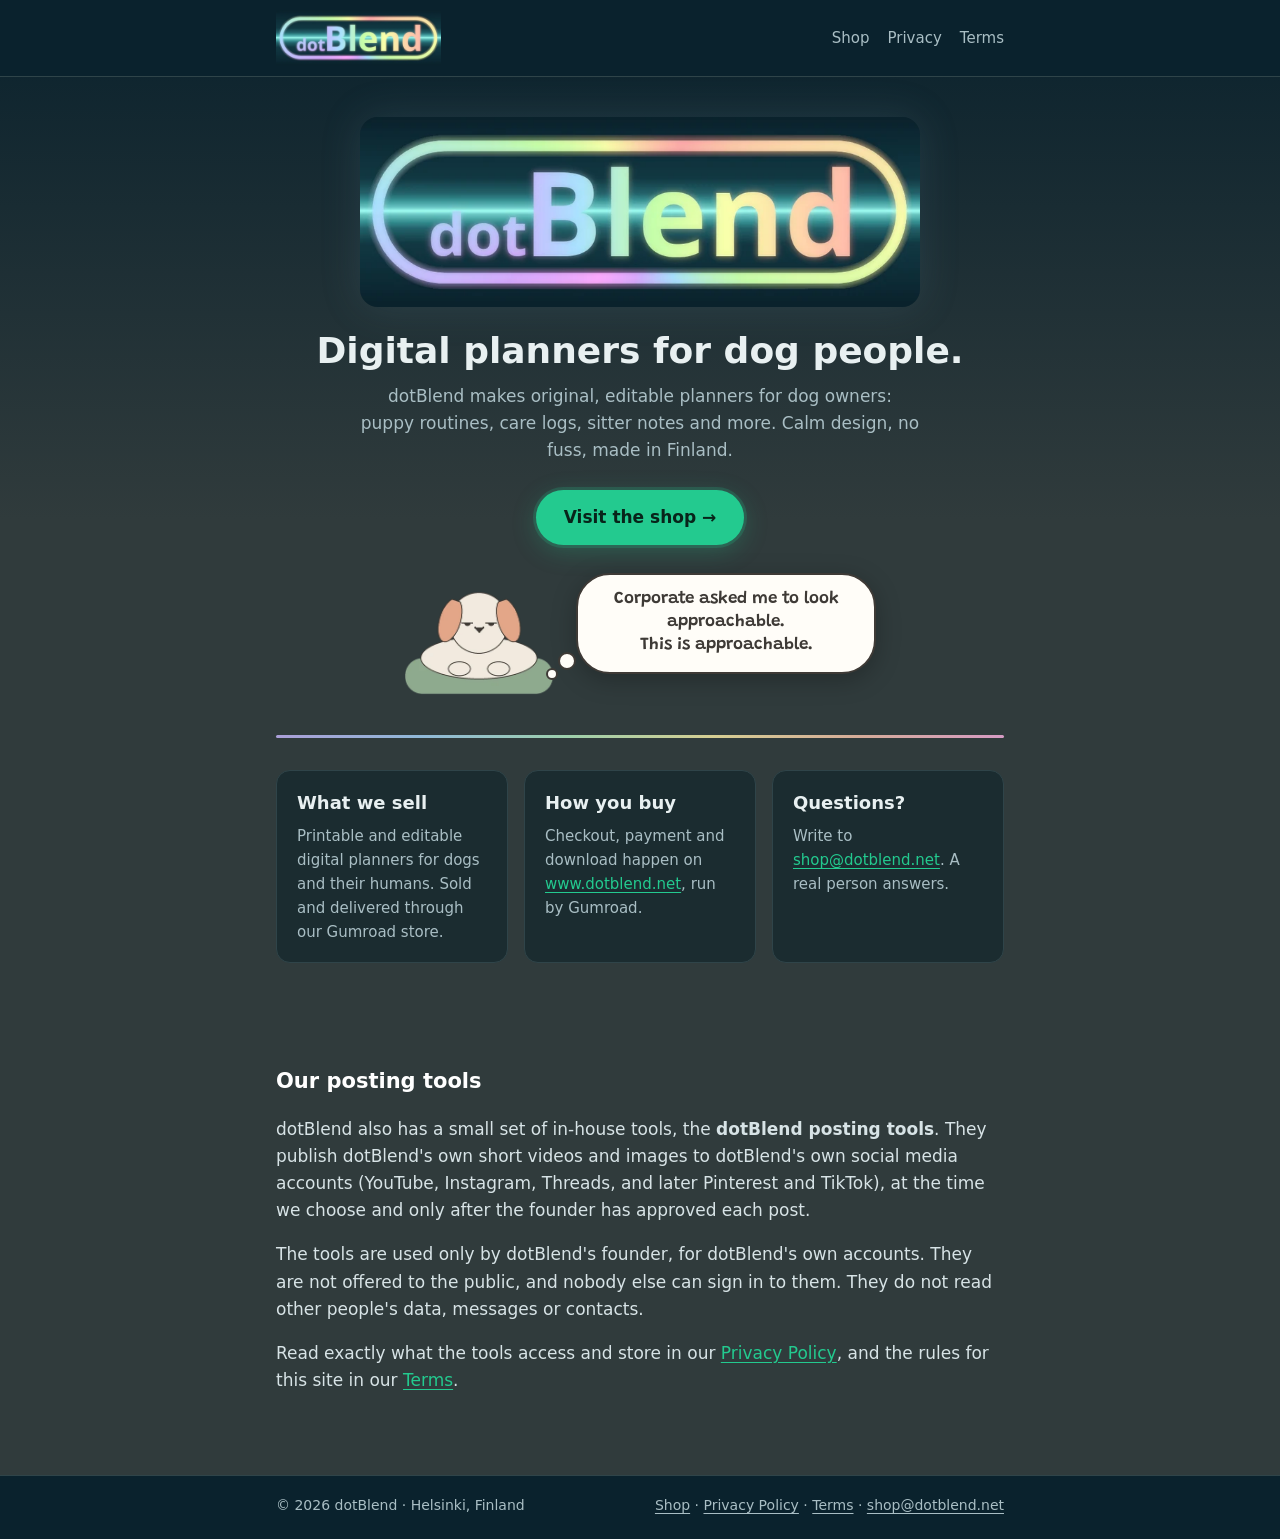
==== index.html @ 4435f67b "dotblend.net: home, privacy, terms with refund policy, Biscuit quips Co-Authored-By: Claude Opus 5.5" ====
<!doctype html>
<html lang="en">
<head>
  <meta charset="utf-8">
  <meta name="viewport" content="width=device-width, initial-scale=1">
  <title>dotBlend: digital dog planners</title>
  <meta name="description" content="dotBlend makes original, editable digital planners for dog owners. Shop on our store at www.dotblend.net.">
  <link rel="canonical" href="https://dotblend.net/">
  <link rel="icon" href="favicon.ico" sizes="any">
  <link rel="apple-touch-icon" href="img/apple-touch-icon.png">
  <meta name="theme-color" content="#0a222d">
  <meta property="og:title" content="dotBlend">
  <meta property="og:description" content="Original, editable digital planners for dog owners.">
  <meta property="og:image" content="https://dotblend.net/img/logo.webp">
  <link rel="stylesheet" href="style.css">
</head>
<body>
  <header class="site-head">
    <div class="wrap">
      <a class="brand" href="index.html" aria-label="dotBlend home"><img src="img/logo.webp" alt="dotBlend" width="165" height="56"></a>
      <nav aria-label="Main">
        <a href="https://www.dotblend.net/">Shop</a>
        <a href="privacy.html">Privacy</a>
        <a href="terms.html">Terms</a>
      </nav>
    </div>
  </header>

  <main class="wrap">
    <section class="hero">
      <img src="img/logo.webp" alt="" width="800" height="272">
      <h1>Digital planners for dog people.</h1>
      <p>dotBlend makes original, editable planners for dog owners: puppy routines, care logs, sitter notes and more. Calm design, no fuss, made in Finland.</p>
      <a class="button" href="https://www.dotblend.net/">Visit the shop →</a>
      <div class="biscuit">
      <img src="img/biscuit-flat.webp" alt="Biscuit, our mascot, looking unimpressed" width="329" height="228">
      <p class="thought">Corporate asked me to look approachable.<br>This is approachable.</p>
    </div>
    </section>

    <hr class="rainbow-rule">

    <section class="cards" aria-label="About dotBlend">
      <div class="card">
        <h2>What we sell</h2>
        <p>Printable and editable digital planners for dogs and their humans. Sold and delivered through our Gumroad store.</p>
      </div>
      <div class="card">
        <h2>How you buy</h2>
        <p>Checkout, payment and download happen on <a href="https://www.dotblend.net/">www.dotblend.net</a>, run by Gumroad.</p>
      </div>
      <div class="card">
        <h2>Questions?</h2>
        <p>Write to <a href="mailto:shop@dotblend.net">shop@dotblend.net</a>. A real person answers.</p>
      </div>
    </section>

    <section class="doc" aria-labelledby="tools">
      <h2 id="tools">Our posting tools</h2>
      <p>dotBlend also has a small set of in-house tools, the <strong>dotBlend posting tools</strong>. They publish dotBlend's own short videos and images to dotBlend's own social media accounts (YouTube, Instagram, Threads, and later Pinterest and TikTok), at the time we choose and only after the founder has approved each post.</p>
      <p>The tools are used only by dotBlend's founder, for dotBlend's own accounts. They are not offered to the public, and nobody else can sign in to them. They do not read other people's data, messages or contacts.</p>
      <p>Read exactly what the tools access and store in our <a href="privacy.html">Privacy Policy</a>, and the rules for this site in our <a href="terms.html">Terms</a>.</p>
    </section>
  </main>

  <footer class="site-foot">
    <div class="wrap">
      <span>© 2026 dotBlend · Helsinki, Finland</span>
      <span><a href="https://www.dotblend.net/">Shop</a> · <a href="privacy.html">Privacy Policy</a> · <a href="terms.html">Terms</a> · <a href="mailto:shop@dotblend.net">shop@dotblend.net</a></span>
    </div>
  </footer>
</body>
</html>
---- style.css ----
/* dotBlend business site. Business identity: dark teal and slate, neon pastel rainbow logo. */
:root {
  --night: #0a222d;      /* matches the logo's background */
  --teal-dark: #303b3c;
  --slate: #505555;
  --teal: #658e9e;
  --teal-2: #648d9d;
  --accent: #23ca8f;
  --text: #e8f0f1;
  --muted: #a9bec4;
  --card: #1b2c30;
  --line: #2f4449;
  --rainbow: linear-gradient(90deg, #c9b8ff, #a8d8ff, #b8f5c8, #fff3a8, #ffc8b0, #ffb3e6);
}

* { box-sizing: border-box; }

html { background: var(--night); }

body {
  margin: 0;
  min-height: 100vh;
  display: flex;
  flex-direction: column;
  background: linear-gradient(180deg, var(--night) 0, var(--teal-dark) 520px, var(--teal-dark) 100%);
  color: var(--text);
  font: 17px/1.6 "Segoe UI", system-ui, -apple-system, Roboto, "Helvetica Neue", Arial, sans-serif;
}

a { color: var(--accent); text-underline-offset: 3px; }
a:hover { color: #5fe0b0; }
a:focus-visible, .button:focus-visible { outline: 2px solid var(--accent); outline-offset: 3px; }

.wrap { width: 100%; max-width: 760px; margin: 0 auto; padding: 0 16px; }

/* header */
.site-head { background: var(--night); border-bottom: 1px solid var(--line); }
.site-head .wrap { display: flex; align-items: center; justify-content: space-between; gap: 16px; padding-top: 10px; padding-bottom: 10px; flex-wrap: wrap; }
.brand img { display: block; height: 56px; width: auto; }
.site-head nav { display: flex; gap: 18px; font-size: 15px; }
.site-head nav a { color: var(--muted); text-decoration: none; }
.site-head nav a:hover, .site-head nav a[aria-current="page"] { color: var(--text); }
.site-head nav a[aria-current="page"] { border-bottom: 2px solid var(--accent); }

/* hero */
.hero { text-align: center; padding: 40px 0 24px; }
.hero > img { width: 100%; max-width: 560px; height: auto; border-radius: 18px; box-shadow: 0 0 40px rgba(101, 142, 158, .18); }
.hero h1 { font-size: clamp(26px, 5vw, 36px); line-height: 1.25; margin: 12px 0 10px; }
.hero p { color: var(--muted); max-width: 560px; margin: 0 auto 26px; }

.button {
  display: inline-block;
  background: var(--accent);
  color: #08241a;
  font-weight: 700;
  padding: 14px 28px;
  border-radius: 999px;
  text-decoration: none;
  box-shadow: 0 0 0 3px rgba(35, 202, 143, .18), 0 6px 24px rgba(35, 202, 143, .25);
}
.button:hover { background: #3ad8a0; color: #08241a; }

/* cards */
.cards { display: grid; grid-template-columns: repeat(auto-fit, minmax(220px, 1fr)); gap: 16px; margin: 32px 0; }
.card { background: var(--card); border: 1px solid var(--line); border-radius: 14px; padding: 18px 20px; }
.card h2 { font-size: 18px; margin: 0 0 6px; }
.card p { margin: 0; color: var(--muted); font-size: 15px; }

.rainbow-rule { height: 3px; border: 0; background: var(--rainbow); border-radius: 3px; opacity: .8; margin: 8px 0 28px; }

/* long text pages */
main { flex: 1; }
.doc { padding-top: 36px; padding-bottom: 24px; }
.doc h1 { font-size: clamp(26px, 5vw, 34px); line-height: 1.25; margin: 0 0 4px; }
.doc .updated { color: var(--muted); margin: 0 0 8px; font-size: 15px; }
.doc h2 { font-size: 21px; margin: 34px 0 8px; color: #fff; }
.doc h3 { font-size: 17px; margin: 22px 0 6px; color: var(--text); }
.doc p, .doc li { color: #d7e3e6; }
.doc ul { padding-left: 22px; }
.doc li { margin: 4px 0; }
.doc code { background: var(--card); border: 1px solid var(--line); border-radius: 5px; padding: 1px 5px; font-size: 14px; overflow-wrap: anywhere; }
.toc { background: var(--card); border: 1px solid var(--line); border-radius: 14px; padding: 14px 20px; margin: 20px 0; }
.toc ol { margin: 6px 0 0; padding-left: 22px; }

.table-scroll { overflow-x: auto; }
table { border-collapse: collapse; width: 100%; font-size: 15px; margin: 10px 0; }
th, td { text-align: left; vertical-align: top; padding: 8px 10px; border-bottom: 1px solid var(--line); }
th { color: var(--muted); font-weight: 600; }

/* footer */
.site-foot { border-top: 1px solid var(--line); background: var(--night); color: var(--muted); font-size: 14px; margin-top: 40px; }
.site-foot .wrap { padding-top: 18px; padding-bottom: 22px; display: flex; flex-wrap: wrap; gap: 8px 22px; justify-content: space-between; }
.site-foot a { color: var(--muted); }
.site-foot a:hover { color: var(--text); }

/* Biscuit, the mascot: drawn by assets\characters\biscuit\biscuit.py, silent, thinks in cream thought clouds */
@font-face {
  font-family: "Grandstander";
  src: url("fonts/grandstander-semibold.woff2") format("woff2");
  font-weight: 600;
  font-display: swap;
}
.biscuit { display: flex; align-items: flex-start; justify-content: center; gap: 22px; margin: 28px auto 8px; max-width: 560px; }
.biscuit img { width: 150px; height: auto; flex: none; margin-top: 18px; }
.biscuit .thought {
  margin: 0;
  position: relative;
  background: #fffdf8;
  color: #3e3a36;
  border: 2px solid #3e3a36;
  border-radius: 34px;
  padding: 14px 22px;
  font: 600 17px/1.35 "Grandstander", "Segoe UI", system-ui, sans-serif;
  text-align: center;
  max-width: 300px;
  box-shadow: 0 6px 24px rgba(0, 0, 0, .25);
}
/* the trail of circles from his head to the cloud */
.thought::before, .thought::after {
  content: "";
  position: absolute;
  background: #fffdf8;
  border: 2px solid #3e3a36;
  border-radius: 50%;
}
.thought::before { width: 14px; height: 14px; left: -20px; bottom: 2px; }
.thought::after { width: 8px; height: 8px; left: -32px; bottom: -8px; }
.doc .biscuit { justify-content: flex-start; margin: 8px 0 18px; }
.doc .biscuit img { width: 120px; }
@media (max-width: 480px) {
  .biscuit img { width: 112px; }
  .doc .biscuit img { width: 100px; }
  .biscuit .thought { font-size: 16px; padding: 12px 16px; }
}
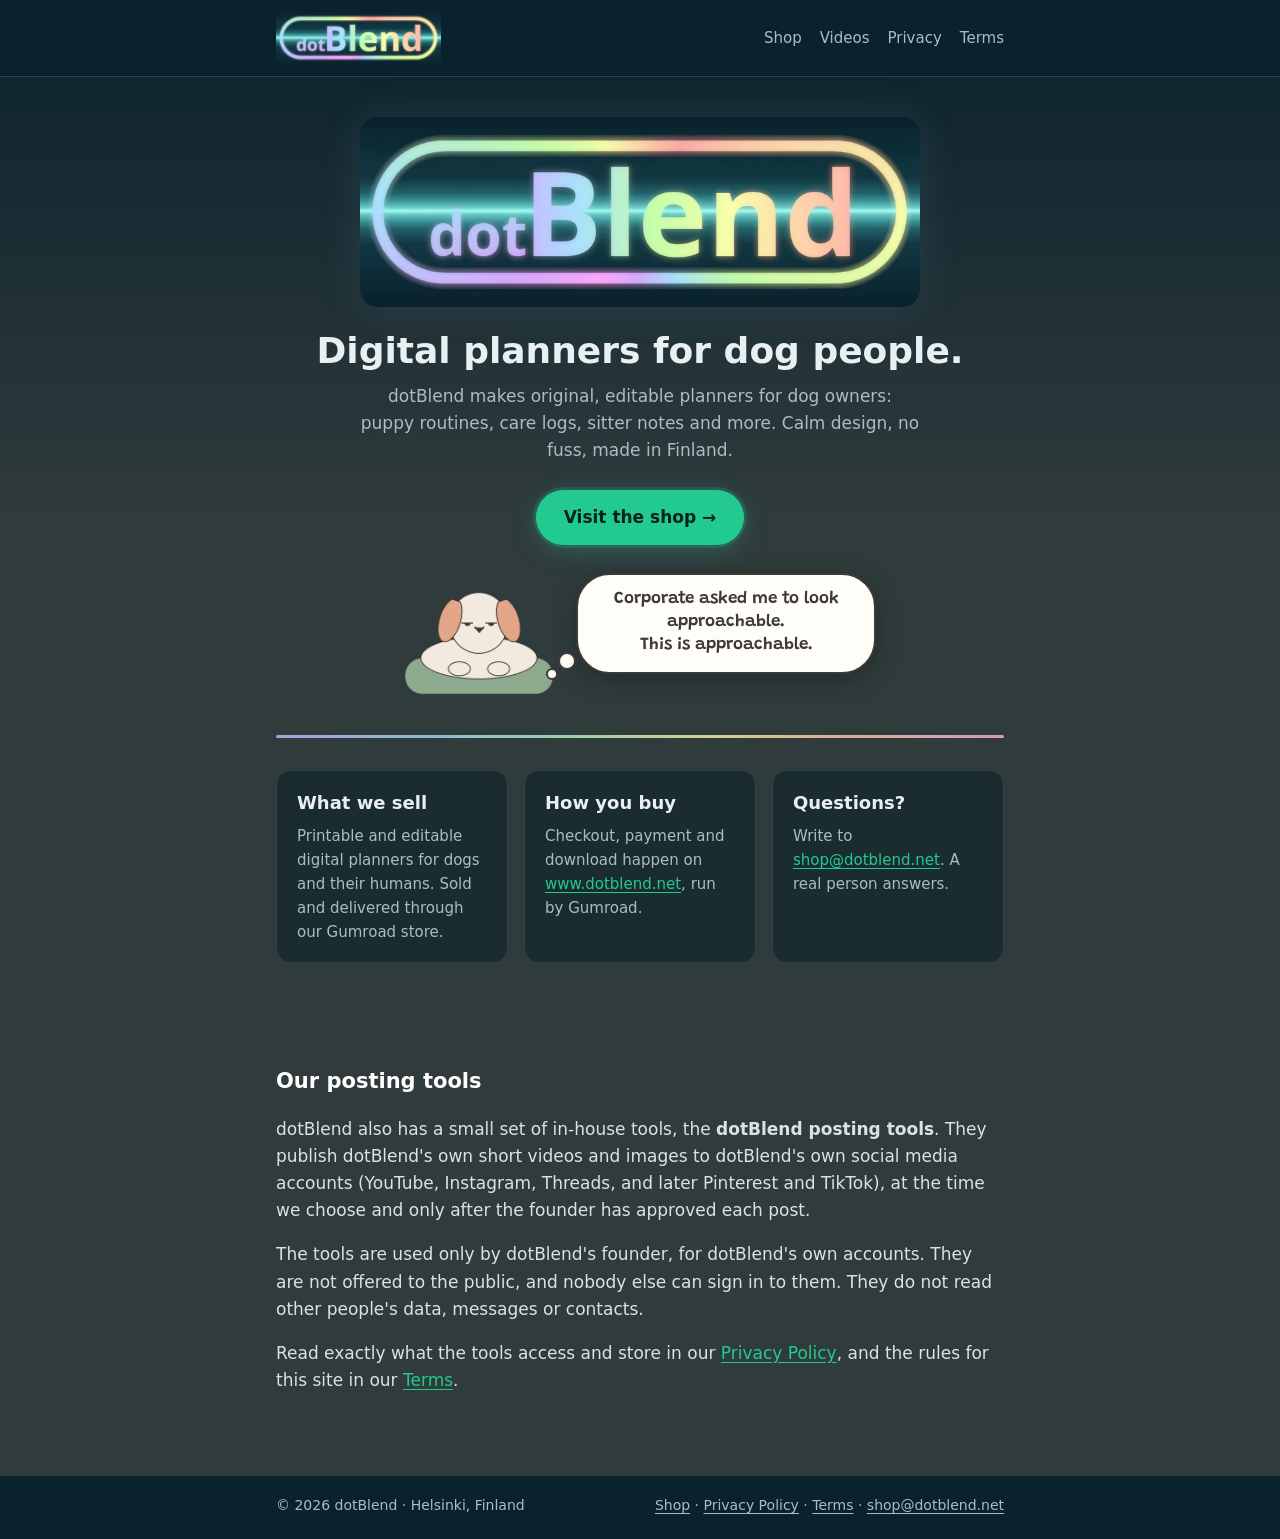
==== commit c3717204: "Videos page and Instagram cover images (covers/<outbox-folder>.jpg) Co-Authored-By: Claude Opus 5.5 " ====
--- a/index.html
+++ b/index.html
@@ -20,6 +20,7 @@
       <a class="brand" href="index.html" aria-label="dotBlend home"><img src="img/logo.webp" alt="dotBlend" width="165" height="56"></a>
       <nav aria-label="Main">
         <a href="https://www.dotblend.net/">Shop</a>
+        <a href="videos.html">Videos</a>
         <a href="privacy.html">Privacy</a>
         <a href="terms.html">Terms</a>
       </nav>
--- a/style.css
+++ b/style.css
@@ -132,3 +132,13 @@
   .doc .biscuit img { width: 100px; }
   .biscuit .thought { font-size: 16px; padding: 12px 16px; }
 }
+
+/* Videos page (generated by build_posts.py) */
+.videos { display: grid; grid-template-columns: repeat(auto-fill, minmax(200px, 1fr)); gap: 18px; margin: 18px 0 8px; }
+.video { background: var(--card); border: 1px solid var(--line); border-radius: 14px; overflow: hidden; display: flex; flex-direction: column; }
+.video img { display: block; width: 100%; height: auto; aspect-ratio: 9 / 16; object-fit: cover; }
+.video-body { padding: 12px 14px 14px; }
+.doc .video h2 { font-size: 16px; line-height: 1.35; margin: 0 0 4px; }
+.doc .video-date { color: var(--muted); font-size: 14px; margin: 0 0 8px; }
+.doc .video-links { margin: 0; font-size: 15px; display: flex; flex-wrap: wrap; gap: 4px 14px; }
+.doc .note { color: var(--muted); font-size: 14px; }
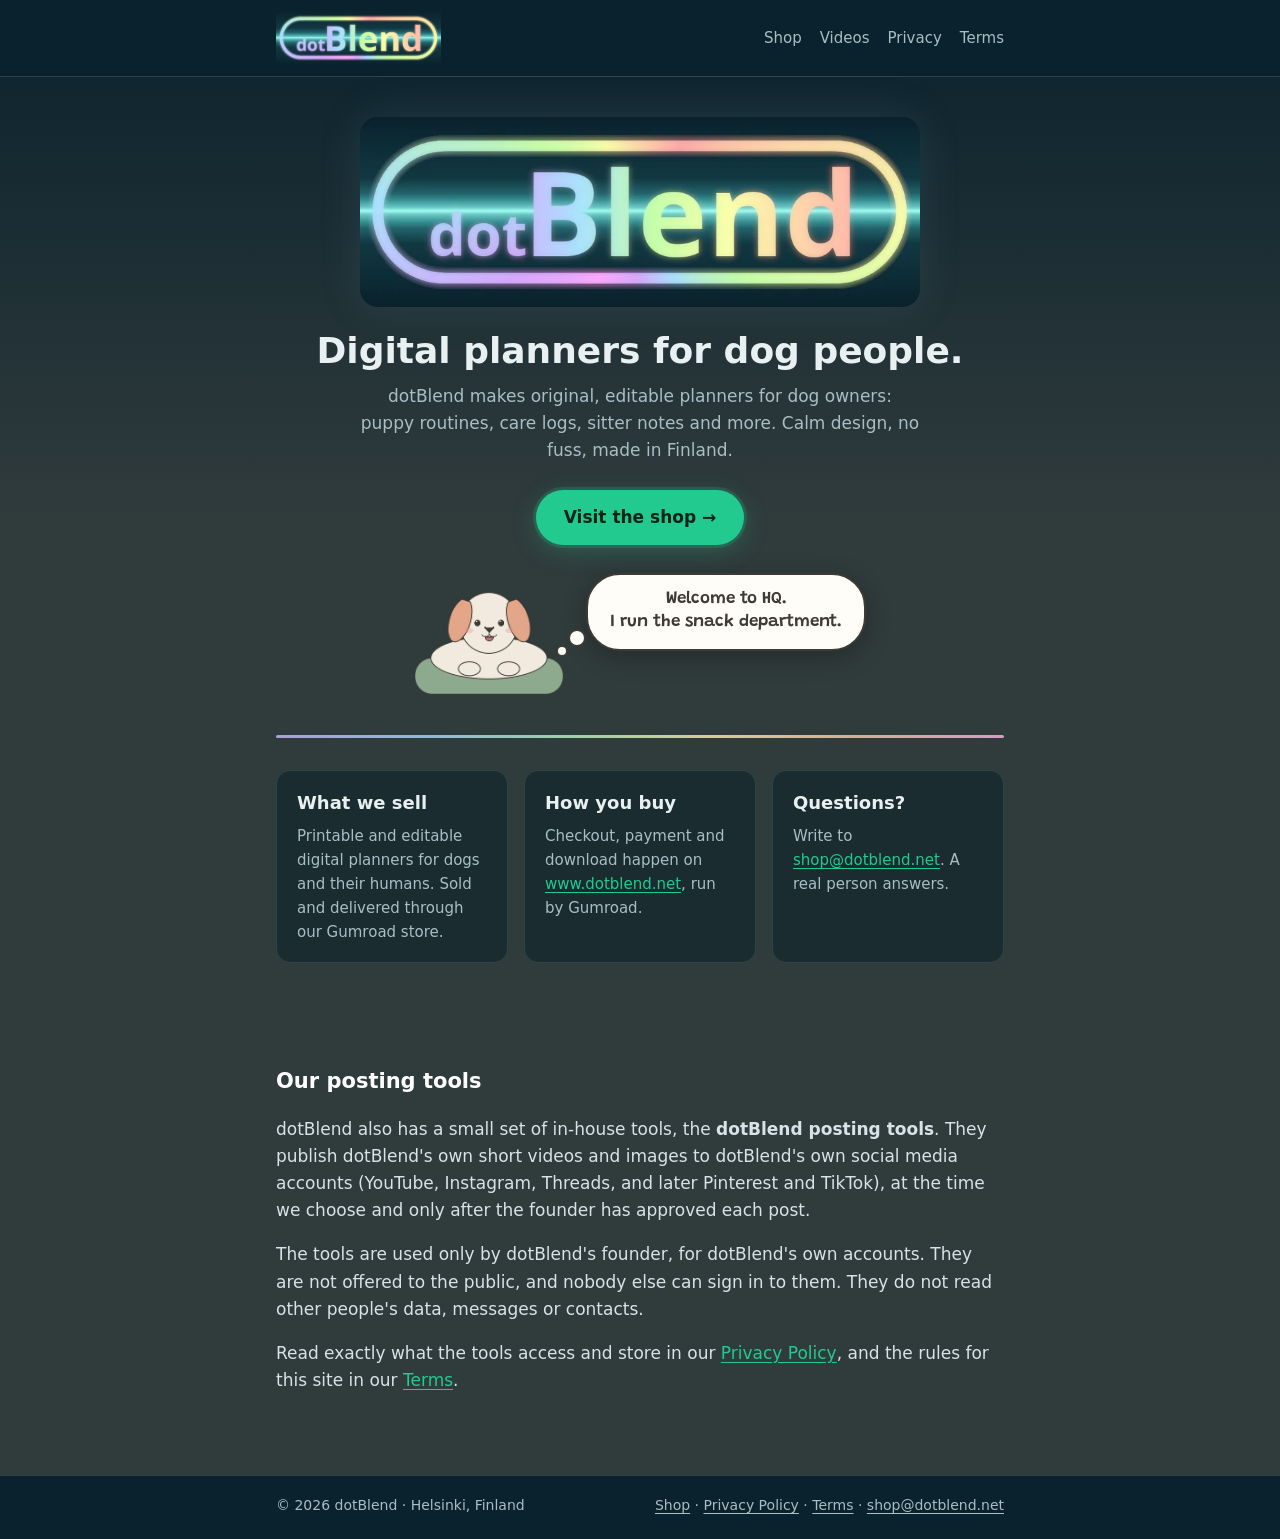
==== commit cb052568: "Biscuit: happy looks and new quips per CHARACTERS.md Co-Authored-By: Claude Opus 5.5 <noreply@anthro" ====
--- a/index.html
+++ b/index.html
@@ -34,8 +34,8 @@
       <p>dotBlend makes original, editable planners for dog owners: puppy routines, care logs, sitter notes and more. Calm design, no fuss, made in Finland.</p>
       <a class="button" href="https://www.dotblend.net/">Visit the shop →</a>
       <div class="biscuit">
-      <img src="img/biscuit-flat.webp" alt="Biscuit, our mascot, looking unimpressed" width="329" height="228">
-      <p class="thought">Corporate asked me to look approachable.<br>This is approachable.</p>
+      <img src="img/biscuit-bright.webp" alt="Biscuit, our mascot, smiling" width="329" height="228">
+      <p class="thought">Welcome to HQ.<br>I run the snack department.</p>
     </div>
     </section>
 
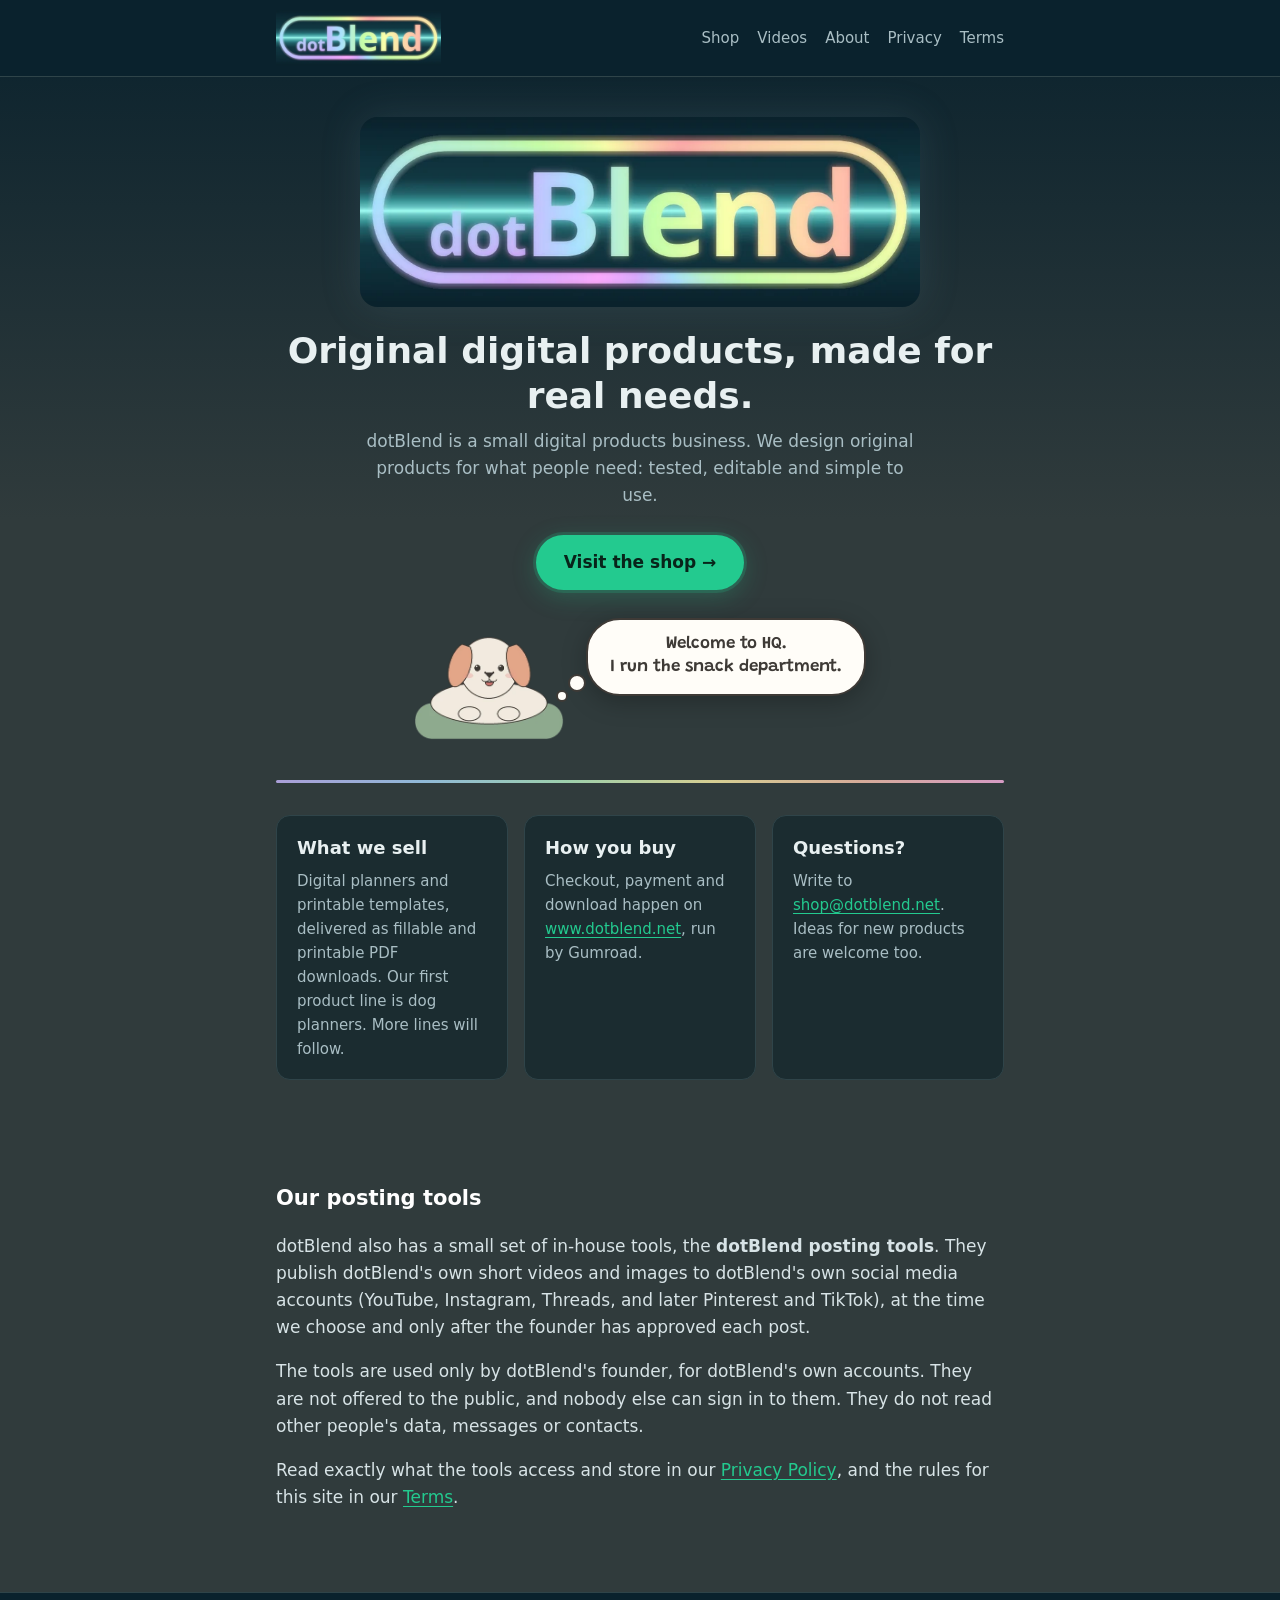
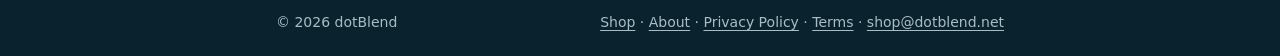
==== commit 5f879d28: "Brand rewrite: business-wide front page, About page, no location in footers Co-Authored-By: Claude O" ====
--- a/index.html
+++ b/index.html
@@ -3,14 +3,14 @@
 <head>
   <meta charset="utf-8">
   <meta name="viewport" content="width=device-width, initial-scale=1">
-  <title>dotBlend: digital dog planners</title>
-  <meta name="description" content="dotBlend makes original, editable digital planners for dog owners. Shop on our store at www.dotblend.net.">
+  <title>dotBlend: original digital products</title>
+  <meta name="description" content="dotBlend makes original digital products, such as planners and printable templates, delivered as fillable and printable PDF downloads.">
   <link rel="canonical" href="https://dotblend.net/">
   <link rel="icon" href="favicon.ico" sizes="any">
   <link rel="apple-touch-icon" href="img/apple-touch-icon.png">
   <meta name="theme-color" content="#0a222d">
   <meta property="og:title" content="dotBlend">
-  <meta property="og:description" content="Original, editable digital planners for dog owners.">
+  <meta property="og:description" content="Original digital planners and templates. Fillable and printable PDFs.">
   <meta property="og:image" content="https://dotblend.net/img/logo.webp">
   <link rel="stylesheet" href="style.css">
 </head>
@@ -21,6 +21,7 @@
       <nav aria-label="Main">
         <a href="https://www.dotblend.net/">Shop</a>
         <a href="videos.html">Videos</a>
+        <a href="about.html">About</a>
         <a href="privacy.html">Privacy</a>
         <a href="terms.html">Terms</a>
       </nav>
@@ -30,11 +31,11 @@
   <main class="wrap">
     <section class="hero">
       <img src="img/logo.webp" alt="" width="800" height="272">
-      <h1>Digital planners for dog people.</h1>
-      <p>dotBlend makes original, editable planners for dog owners: puppy routines, care logs, sitter notes and more. Calm design, no fuss, made in Finland.</p>
+      <h1>Original digital products, made for real needs.</h1>
+      <p>dotBlend is a small digital products business. We design original products for what people need: tested, editable and simple to use.</p>
       <a class="button" href="https://www.dotblend.net/">Visit the shop →</a>
       <div class="biscuit">
-      <img src="img/biscuit-bright.webp" alt="Biscuit, our mascot, smiling" width="329" height="228">
+      <img src="img/biscuit-bright.webp" alt="Biscuit, the mascot of our dog planners, smiling" width="329" height="228">
       <p class="thought">Welcome to HQ.<br>I run the snack department.</p>
     </div>
     </section>
@@ -44,7 +45,7 @@
     <section class="cards" aria-label="About dotBlend">
       <div class="card">
         <h2>What we sell</h2>
-        <p>Printable and editable digital planners for dogs and their humans. Sold and delivered through our Gumroad store.</p>
+        <p>Digital planners and printable templates, delivered as fillable and printable PDF downloads. Our first product line is dog planners. More lines will follow.</p>
       </div>
       <div class="card">
         <h2>How you buy</h2>
@@ -52,7 +53,7 @@
       </div>
       <div class="card">
         <h2>Questions?</h2>
-        <p>Write to <a href="mailto:shop@dotblend.net">shop@dotblend.net</a>. A real person answers.</p>
+        <p>Write to <a href="mailto:shop@dotblend.net">shop@dotblend.net</a>. Ideas for new products are welcome too.</p>
       </div>
     </section>
 
@@ -66,8 +67,8 @@
 
   <footer class="site-foot">
     <div class="wrap">
-      <span>© 2026 dotBlend · Helsinki, Finland</span>
-      <span><a href="https://www.dotblend.net/">Shop</a> · <a href="privacy.html">Privacy Policy</a> · <a href="terms.html">Terms</a> · <a href="mailto:shop@dotblend.net">shop@dotblend.net</a></span>
+      <span>© 2026 dotBlend</span>
+      <span><a href="https://www.dotblend.net/">Shop</a> · <a href="about.html">About</a> · <a href="privacy.html">Privacy Policy</a> · <a href="terms.html">Terms</a> · <a href="mailto:shop@dotblend.net">shop@dotblend.net</a></span>
     </div>
   </footer>
 </body>
